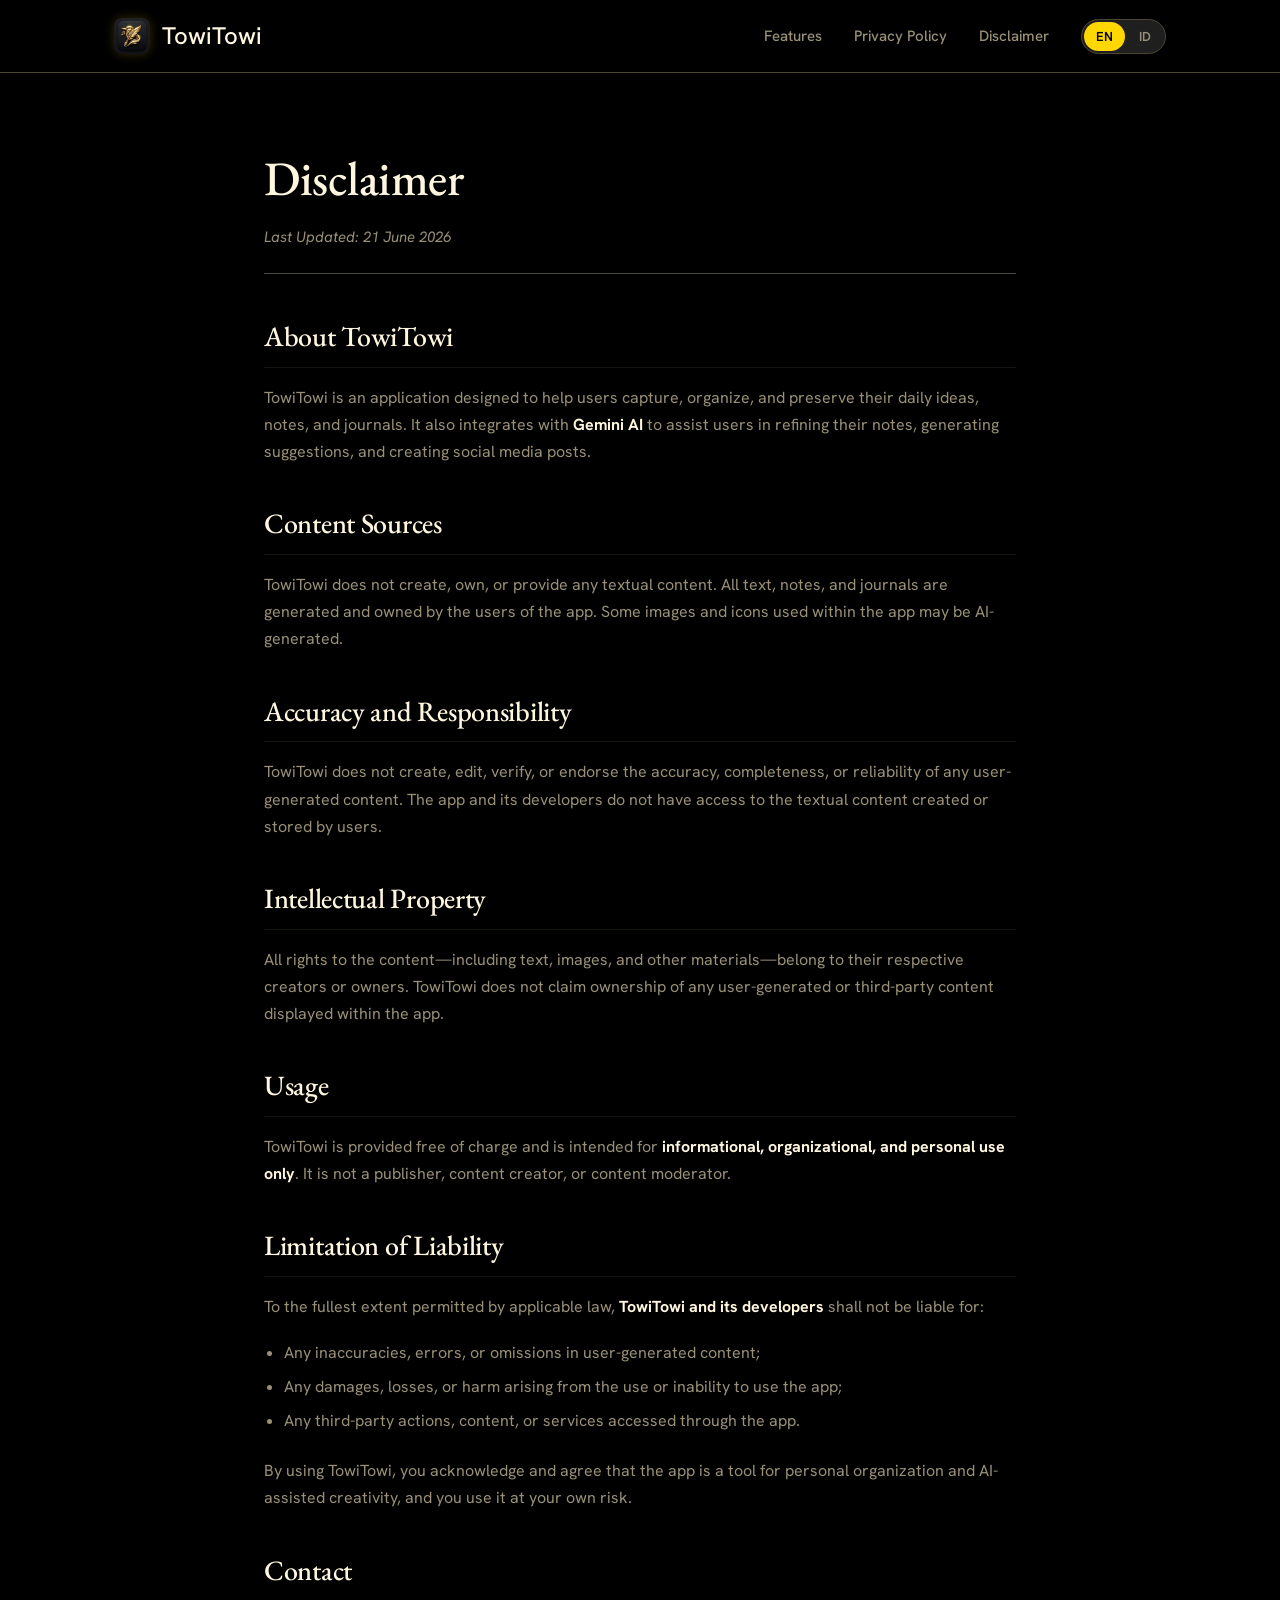
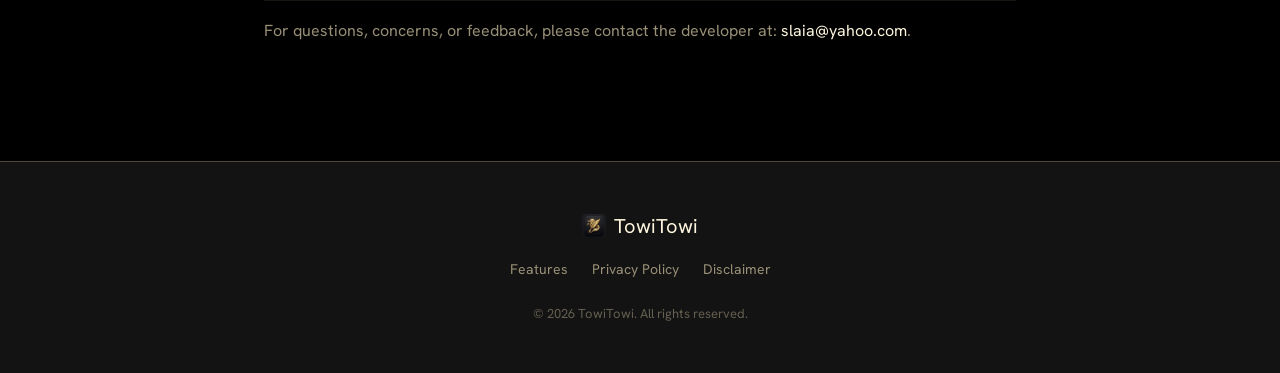
==== docs/disclaimer.html @ bed1f47f "Add landing page" ====
<!DOCTYPE html>
<html lang="en">
<head>
  <meta charset="UTF-8">
  <meta name="viewport" content="width=device-width, initial-scale=1.0">
  <title>Disclaimer - TowiTowi</title>
  <link rel="icon" type="image/png" href="towitowi-icon.png">
  <link rel="stylesheet" href="style.css">
</head>
<body>

  <!-- Header -->
  <header>
    <div class="container nav-container">
      <a href="index.html" class="logo-link">
        <img src="towitowi-icon.png" alt="TowiTowi Logo" class="logo-img">
        <span>TowiTowi</span>
      </a>
      <nav class="nav-links">
        <a href="index.html#features" class="nav-item">
          <span class="lang-en">Features</span>
          <span class="lang-id">Fitur</span>
        </a>
        <a href="privacy-policy.html" class="nav-item">
          <span class="lang-en">Privacy Policy</span>
          <span class="lang-id">Kebijakan Privasi</span>
        </a>
        <a href="disclaimer.html" class="nav-item">
          <span class="lang-en">Disclaimer</span>
          <span class="lang-id">Penyangkalan</span>
        </a>
        
        <!-- Language Switcher -->
        <div class="lang-selector-container">
          <button class="lang-btn" data-lang="en">EN</button>
          <button class="lang-btn" data-lang="id">ID</button>
        </div>
      </nav>
    </div>
  </header>

  <!-- Legal Content -->
  <main class="container legal-page">
    <div class="legal-header">
      <h1 class="lang-en">Disclaimer</h1>
      <h1 class="lang-id">Penyangkalan</h1>
      
      <p class="lang-en">Last Updated: 21 June 2026</p>
      <p class="lang-id">Terakhir Diperbarui: 21 Juni 2026</p>
    </div>

    <div class="legal-content">
      <h2 class="lang-en">About TowiTowi</h2>
      <h2 class="lang-id">Tentang TowiTowi</h2>
      <p class="lang-en">
        TowiTowi is an application designed to help users capture, organize, and preserve their daily ideas, notes, and journals.
        It also integrates with <strong>Gemini AI</strong> to assist users in refining their notes, generating suggestions, and creating social media posts.
      </p>
      <p class="lang-id">
        TowiTowi adalah aplikasi yang dirancang untuk membantu pengguna menangkap, mengatur, dan menyimpan ide, catatan, dan jurnal harian mereka.
        Aplikasi ini juga terintegrasi dengan <strong>Gemini AI</strong> untuk membantu pengguna menyempurnakan catatan, menghasilkan saran, dan membuat postingan media sosial.
      </p>

      <h2 class="lang-en">Content Sources</h2>
      <h2 class="lang-id">Sumber Konten</h2>
      <p class="lang-en">
        TowiTowi does not create, own, or provide any textual content. All text, notes, and journals are generated and owned by the users of the app.
        Some images and icons used within the app may be AI-generated.
      </p>
      <p class="lang-id">
        TowiTowi tidak membuat, memiliki, atau menyediakan konten teks apa pun. Semua teks, catatan, dan jurnal dibuat dan dimiliki oleh pengguna aplikasi.
        Beberapa gambar dan ikon yang digunakan dalam aplikasi mungkin dibuat oleh AI.
      </p>

      <h2 class="lang-en">Accuracy and Responsibility</h2>
      <h2 class="lang-id">Akurasi dan Tanggung Jawab</h2>
      <p class="lang-en">
        TowiTowi does not create, edit, verify, or endorse the accuracy, completeness, or reliability of any user-generated content.
        The app and its developers do not have access to the textual content created or stored by users.
      </p>
      <p class="lang-id">
        TowiTowi tidak membuat, mengedit, memverifikasi, atau mendukung akurasi, kelengkapan, atau keandalan konten apa pun yang dibuat oleh pengguna.
        Aplikasi dan pengembangnya tidak memiliki akses ke konten teks yang dibuat atau disimpan oleh pengguna.
      </p>

      <h2 class="lang-en">Intellectual Property</h2>
      <h2 class="lang-id">Kekayaan Intelektual</h2>
      <p class="lang-en">
        All rights to the content—including text, images, and other materials—belong to their respective creators or owners.
        TowiTowi does not claim ownership of any user-generated or third-party content displayed within the app.
      </p>
      <p class="lang-id">
        Semua hak atas konten—termasuk teks, gambar, dan materi lainnya—adalah milik pencipta atau pemiliknya masing-masing.
        TowiTowi tidak mengklaim kepemilikan atas konten buatan pengguna atau pihak ketiga mana pun yang ditampilkan di dalam aplikasi.
      </p>

      <h2 class="lang-en">Usage</h2>
      <h2 class="lang-id">Penggunaan</h2>
      <p class="lang-en">
        TowiTowi is provided free of charge and is intended for <strong>informational, organizational, and personal use only</strong>.
        It is not a publisher, content creator, or content moderator.
      </p>
      <p class="lang-id">
        TowiTowi disediakan secara gratis dan ditujukan untuk <strong>penggunaan informasi, organisasi, dan pribadi saja</strong>.
        Ini bukan penerbit, pembuat konten, atau moderator konten.
      </p>

      <h2 class="lang-en">Limitation of Liability</h2>
      <h2 class="lang-id">Batasan Tanggung Jawab</h2>
      <p class="lang-en">
        To the fullest extent permitted by applicable law, <strong>TowiTowi and its developers</strong> shall not be liable for:
      </p>
      <p class="lang-id">
        Sejauh diizinkan oleh hukum yang berlaku, <strong>TowiTowi dan pengembangnya</strong> tidak bertanggung jawab atas:
      </p>
      <ul>
        <li>
          <span class="lang-en">Any inaccuracies, errors, or omissions in user-generated content;</span>
          <span class="lang-id">Segala ketidakakuratan, kesalahan, atau kelalaian dalam konten buatan pengguna;</span>
        </li>
        <li>
          <span class="lang-en">Any damages, losses, or harm arising from the use or inability to use the app;</span>
          <span class="lang-id">Segala kerusakan, kerugian, atau bahaya yang timbul dari penggunaan atau ketidakmampuan menggunakan aplikasi;</span>
        </li>
        <li>
          <span class="lang-en">Any third-party actions, content, or services accessed through the app.</span>
          <span class="lang-id">Segala tindakan, konten, atau layanan pihak ketiga yang diakses melalui aplikasi.</span>
        </li>
      </ul>
      <p class="lang-en">
        By using TowiTowi, you acknowledge and agree that the app is a tool for personal organization and AI-assisted creativity, and you use it at your own risk.
      </p>
      <p class="lang-id">
        Dengan menggunakan TowiTowi, Anda mengakui dan menyetujui bahwa aplikasi ini adalah alat untuk organisasi pribadi dan kreativitas yang dibantu AI, dan Anda menggunakannya dengan risiko Anda sendiri.
      </p>

      <h2 class="lang-en">Contact</h2>
      <h2 class="lang-id">Kontak</h2>
      <p class="lang-en">
        For questions, concerns, or feedback, please contact the developer at: <a href="mailto:slaia@yahoo.com">slaia@yahoo.com</a>.
      </p>
      <p class="lang-id">
        Untuk pertanyaan, kekhawatiran, atau umpan balik, silakan hubungi pengembang di: <a href="mailto:slaia@yahoo.com">slaia@yahoo.com</a>.
      </p>
    </div>
  </main>

  <!-- Footer -->
  <footer>
    <div class="container">
      <div class="footer-logo">
        <img src="towitowi-icon.png" alt="TowiTowi Logo">
        <span>TowiTowi</span>
      </div>
      <div class="footer-links">
        <a href="index.html#features">
          <span class="lang-en">Features</span>
          <span class="lang-id">Fitur</span>
        </a>
        <a href="privacy-policy.html">
          <span class="lang-en">Privacy Policy</span>
          <span class="lang-id">Kebijakan Privasi</span>
        </a>
        <a href="disclaimer.html">
          <span class="lang-en">Disclaimer</span>
          <span class="lang-id">Penyangkalan</span>
        </a>
      </div>
      <p style="font-size: 13px; opacity: 0.6;">
        &copy; 2026 TowiTowi.
        <span class="lang-en">All rights reserved.</span>
        <span class="lang-id">Hak cipta dilindungi undang-undang.</span>
      </p>
    </div>
  </footer>

  <script>
    // Language Toggle Handler
    const langButtons = document.querySelectorAll('.lang-btn');
    const htmlEl = document.documentElement;

    function setLanguage(lang) {
      htmlEl.setAttribute('lang', lang);
      localStorage.setItem('towitowi-lang', lang);
    }

    // Initial Load
    const savedLang = localStorage.getItem('towitowi-lang') || 'en';
    setLanguage(savedLang);

    langButtons.forEach(btn => {
      btn.addEventListener('click', () => {
        const lang = btn.getAttribute('data-lang');
        setLanguage(lang);
      });
    });
  </script>
</body>
</html>
---- docs/style.css ----
@import url('https://fonts.googleapis.com/css2?family=EB+Garamond:ital,wght@0,400..800;1,400..800&family=Hanken+Grotesk:ital,wght@0,100..900;1,100..900&display=swap');

:root {
  --bg-color: #000000;
  --surface-color: #131313;
  --surface-container: #1F1F1F;
  --surface-container-low: #151515;
  --surface-container-high: #2A2A2A;
  --text-primary: #FFF6DF;
  --text-secondary: #999077;
  --accent-gold: #FFD700;
  --accent-gold-rgb: 255, 215, 0;
  --accent-red: #920703;
  --accent-red-hover: #b50b07;
  --accent-red-light: #FFB4A8;
  --outline: #4D4732;
  --transition: all 0.3s cubic-bezier(0.16, 1, 0.3, 1);
  --border-radius: 16px;
  --font-display: 'EB Garamond', serif;
  --font-body: 'Hanken Grotesk', sans-serif;
}

/* Language Selection Styling */
[lang="en"] .lang-id {
  display: none !important;
}
[lang="id"] .lang-en {
  display: none !important;
}

/* Global Resets & Basics */
* {
  box-sizing: border-box;
  margin: 0;
  padding: 0;
}

html {
  scroll-behavior: smooth;
}

body {
  background-color: var(--bg-color);
  color: var(--text-primary);
  font-family: var(--font-body);
  line-height: 1.6;
  font-size: 16px;
  overflow-x: hidden;
  -webkit-font-smoothing: antialiased;
}

/* Typography */
h1, h2, h3, h4, .font-display {
  font-family: var(--font-display);
  font-weight: 500;
  letter-spacing: -0.01em;
}

p, span, li, button, select, input, .font-body {
  font-family: var(--font-body);
}

a {
  color: var(--text-primary);
  text-decoration: none;
  transition: var(--transition);
}

a:hover {
  color: var(--accent-gold);
}

/* Utility Layouts */
.container {
  max-width: 1100px;
  margin: 0 auto;
  padding: 0 24px;
}

.section {
  padding: 96px 0;
}

/* Navigation Bar */
header {
  position: fixed;
  top: 0;
  left: 0;
  right: 0;
  z-index: 1000;
  background-color: rgba(0, 0, 0, 0.8);
  backdrop-filter: blur(12px);
  -webkit-backdrop-filter: blur(12px);
  border-bottom: 1px solid var(--outline);
  transition: var(--transition);
}

.nav-container {
  display: flex;
  justify-content: space-between;
  align-items: center;
  height: 72px;
}

.logo-link {
  display: flex;
  align-items: center;
  gap: 12px;
  font-size: 24px;
  font-weight: 500;
  font-family: var(--font-display);
  color: var(--text-primary);
}

.logo-img {
  width: 36px;
  height: 36px;
  border-radius: 8px;
  box-shadow: 0 0 10px rgba(var(--accent-gold-rgb), 0.2);
  transition: var(--transition);
}

.logo-link:hover .logo-img {
  transform: scale(1.05);
  box-shadow: 0 0 15px rgba(var(--accent-gold-rgb), 0.5);
}

.nav-links {
  display: flex;
  align-items: center;
  gap: 32px;
}

.nav-item {
  font-size: 15px;
  font-weight: 500;
  color: var(--text-secondary);
  position: relative;
  padding: 4px 0;
}

.nav-item::after {
  content: '';
  position: absolute;
  bottom: 0;
  left: 0;
  width: 0;
  height: 2px;
  background-color: var(--accent-gold);
  transition: var(--transition);
}

.nav-item:hover {
  color: var(--text-primary);
}

.nav-item:hover::after {
  width: 100%;
}

/* Language Selector */
.lang-selector-container {
  display: flex;
  align-items: center;
  background: var(--surface-container);
  border: 1px solid var(--outline);
  border-radius: 20px;
  padding: 2px;
  gap: 2px;
}

.lang-btn {
  background: transparent;
  border: none;
  color: var(--text-secondary);
  padding: 6px 12px;
  border-radius: 18px;
  font-size: 13px;
  font-weight: 600;
  cursor: pointer;
  transition: var(--transition);
}

.lang-btn:hover {
  color: var(--text-primary);
}

[lang="en"] .lang-btn[data-lang="en"],
[lang="id"] .lang-btn[data-lang="id"] {
  background-color: var(--accent-gold);
  color: var(--bg-color);
}

/* Hero Section */
.hero {
  position: relative;
  text-align: center;
  padding-top: 160px;
  padding-bottom: 80px;
  background: radial-gradient(circle at top center, rgba(146, 7, 3, 0.15) 0%, rgba(0, 0, 0, 0) 60%);
  display: flex;
  flex-direction: column;
  align-items: center;
}

.hero-logo {
  width: 100px;
  height: 100px;
  border-radius: 24px;
  box-shadow: 0 10px 30px rgba(0,0,0,0.5), 0 0 20px rgba(var(--accent-gold-rgb), 0.2);
  margin-bottom: 24px;
  transition: var(--transition);
}

.hero-logo:hover {
  transform: translateY(-5px);
  box-shadow: 0 15px 40px rgba(0,0,0,0.6), 0 0 30px rgba(var(--accent-gold-rgb), 0.4);
}

.hero h1 {
  font-size: clamp(48px, 8vw, 72px);
  line-height: 1.1;
  color: var(--text-primary);
  margin-bottom: 16px;
  letter-spacing: -0.02em;
  text-shadow: 0 0 20px rgba(var(--accent-gold-rgb), 0.1);
}

.hero p {
  font-size: clamp(18px, 3vw, 24px);
  color: var(--text-secondary);
  max-width: 600px;
  margin: 0 auto 40px auto;
  font-weight: 300;
}

.cta-group {
  display: flex;
  justify-content: center;
  gap: 16px;
  flex-wrap: wrap;
  margin-bottom: 64px;
}

.btn {
  display: inline-flex;
  align-items: center;
  justify-content: center;
  padding: 12px 28px;
  border-radius: 30px;
  font-size: 16px;
  font-weight: 600;
  cursor: pointer;
  transition: var(--transition);
  border: 1px solid transparent;
}

.btn-primary {
  background-color: var(--text-primary);
  color: var(--bg-color);
}

.btn-primary:hover {
  background-color: var(--accent-gold);
  transform: translateY(-2px);
  box-shadow: 0 8px 24px rgba(var(--accent-gold-rgb), 0.3);
  color: var(--bg-color);
}

.btn-secondary {
  background-color: transparent;
  border-color: var(--outline);
  color: var(--text-primary);
}

.btn-secondary:hover {
  border-color: var(--text-primary);
  background-color: rgba(255, 255, 255, 0.05);
  transform: translateY(-2px);
}

/* Interactive Device Mockup */
.device-container {
  width: 100%;
  max-width: 380px;
  margin: 0 auto;
  perspective: 1000px;
}

.device {
  background: #1e1e1e;
  border: 8px solid #2d2d2d;
  border-radius: 40px;
  box-shadow: 0 25px 60px rgba(0,0,0,0.8), 0 0 0 1px #444, inset 0 0 10px rgba(0,0,0,0.5);
  aspect-ratio: 9 / 18.5;
  width: 100%;
  overflow: hidden;
  position: relative;
  display: flex;
  flex-direction: column;
}

/* Device screen notch and speaker */
.device::before {
  content: '';
  position: absolute;
  top: 0;
  left: 50%;
  transform: translateX(-50%);
  width: 130px;
  height: 24px;
  background-color: #2d2d2d;
  border-bottom-left-radius: 16px;
  border-bottom-right-radius: 16px;
  z-index: 100;
}

.device-screen {
  flex: 1;
  background-color: #000000;
  display: flex;
  flex-direction: column;
  position: relative;
  padding-top: 24px; /* offset for notch */
}

/* Mockup Header */
.mock-header {
  padding: 16px;
  display: flex;
  justify-content: space-between;
  align-items: center;
  border-bottom: 1px solid var(--outline);
  background: var(--surface-color);
}

.mock-title {
  font-family: var(--font-display);
  font-size: 18px;
  color: var(--text-primary);
  font-weight: 600;
}

.mock-actions {
  display: flex;
  gap: 8px;
}

.mock-btn {
  background: var(--accent-red);
  color: var(--text-primary);
  border: none;
  font-size: 10px;
  padding: 4px 8px;
  border-radius: 12px;
  cursor: pointer;
  display: flex;
  align-items: center;
  gap: 4px;
  font-weight: 600;
  transition: var(--transition);
}

.mock-btn:hover {
  background: var(--accent-red-hover);
  box-shadow: 0 0 10px rgba(146, 7, 3, 0.4);
}

/* Mock Editor Content */
.mock-editor {
  flex: 1;
  padding: 16px;
  display: flex;
  flex-direction: column;
  gap: 12px;
  overflow: hidden;
  position: relative;
}

.mock-note-title {
  font-family: var(--font-display);
  font-size: 22px;
  color: var(--text-primary);
  border: none;
  background: transparent;
  outline: none;
  width: 100%;
}

.mock-note-body {
  font-size: 14px;
  color: var(--text-secondary);
  line-height: 1.5;
  white-space: pre-wrap;
  height: 100%;
  overflow-y: auto;
}

/* Animation overlay for AI processing */
.mock-ai-toast {
  position: absolute;
  bottom: 16px;
  left: 16px;
  right: 16px;
  background: var(--surface-container);
  border: 1px solid var(--accent-gold);
  border-radius: 12px;
  padding: 12px;
  display: flex;
  align-items: center;
  gap: 12px;
  transform: translateY(120%);
  transition: transform 0.5s cubic-bezier(0.175, 0.885, 0.32, 1.275);
  box-shadow: 0 10px 25px rgba(0,0,0,0.5);
  z-index: 10;
}

.mock-ai-toast.active {
  transform: translateY(0);
}

.sparkle-icon {
  color: var(--accent-gold);
  animation: spin 3s linear infinite;
  font-size: 18px;
}

@keyframes spin {
  100% { transform: rotate(360deg); }
}

.toast-text {
  font-size: 11px;
  font-weight: 500;
}

/* Features Section */
.features-grid {
  display: grid;
  grid-template-columns: repeat(auto-fit, minmax(300px, 1fr));
  gap: 24px;
  margin-top: 48px;
}

.feature-card {
  background-color: var(--surface-color);
  border: 1px solid var(--outline);
  border-radius: var(--border-radius);
  padding: 32px;
  transition: var(--transition);
  position: relative;
  overflow: hidden;
}

.feature-card::before {
  content: '';
  position: absolute;
  top: 0;
  left: 0;
  width: 100%;
  height: 100%;
  background: linear-gradient(135deg, rgba(var(--accent-gold-rgb), 0.05) 0%, rgba(0, 0, 0, 0) 100%);
  opacity: 0;
  transition: var(--transition);
}

.feature-card:hover {
  transform: translateY(-5px);
  border-color: var(--accent-gold);
  box-shadow: 0 10px 30px rgba(0,0,0,0.5), 0 0 15px rgba(var(--accent-gold-rgb), 0.05);
}

.feature-card:hover::before {
  opacity: 1;
}

.feature-icon-wrapper {
  width: 48px;
  height: 48px;
  border-radius: 12px;
  background-color: var(--surface-container);
  display: flex;
  align-items: center;
  justify-content: center;
  margin-bottom: 24px;
  border: 1px solid var(--outline);
  color: var(--accent-gold);
  font-size: 20px;
  transition: var(--transition);
}

.feature-card:hover .feature-icon-wrapper {
  background-color: var(--accent-gold);
  color: var(--bg-color);
  border-color: var(--accent-gold);
}

.feature-card h3 {
  font-size: 22px;
  margin-bottom: 12px;
  color: var(--text-primary);
}

.feature-card p {
  color: var(--text-secondary);
  font-size: 15px;
  line-height: 1.6;
}

/* Legal Pages & Docs Structure */
.legal-page {
  padding-top: 140px;
  padding-bottom: 96px;
  max-width: 800px;
  margin: 0 auto;
}

.legal-header {
  border-bottom: 1px solid var(--outline);
  padding-bottom: 24px;
  margin-bottom: 40px;
}

.legal-header h1 {
  font-size: 48px;
  color: var(--text-primary);
  margin-bottom: 8px;
}

.legal-header p {
  color: var(--text-secondary);
  font-size: 15px;
  font-style: italic;
}

.legal-content h2, .legal-content h3 {
  color: var(--text-primary);
  margin-top: 36px;
  margin-bottom: 16px;
}

.legal-content h2 {
  font-size: 28px;
  border-bottom: 1px solid rgba(77, 71, 50, 0.3);
  padding-bottom: 8px;
}

.legal-content h3 {
  font-size: 22px;
}

.legal-content p {
  color: var(--text-secondary);
  margin-bottom: 20px;
  line-height: 1.7;
}

.legal-content strong {
  color: var(--text-primary);
}

.legal-content ul {
  margin-bottom: 24px;
  padding-left: 20px;
}

.legal-content li {
  color: var(--text-secondary);
  margin-bottom: 8px;
  line-height: 1.6;
}

/* Footer styles */
footer {
  border-top: 1px solid var(--outline);
  background-color: var(--surface-color);
  padding: 48px 0;
  text-align: center;
  font-size: 14px;
  color: var(--text-secondary);
}

.footer-logo {
  display: inline-flex;
  align-items: center;
  gap: 8px;
  margin-bottom: 16px;
  font-family: var(--font-display);
  font-size: 20px;
  color: var(--text-primary);
}

.footer-logo img {
  width: 24px;
  height: 24px;
  border-radius: 4px;
}

.footer-links {
  display: flex;
  justify-content: center;
  gap: 24px;
  margin-bottom: 24px;
  flex-wrap: wrap;
}

.footer-links a {
  color: var(--text-secondary);
}

.footer-links a:hover {
  color: var(--accent-gold);
}

/* Responsive Adjustments */
@media (max-width: 768px) {
  .nav-links {
    gap: 16px;
  }
  .section {
    padding: 64px 0;
  }
  .hero {
    padding-top: 120px;
    padding-bottom: 60px;
  }
  .legal-header h1 {
    font-size: 36px;
  }
}
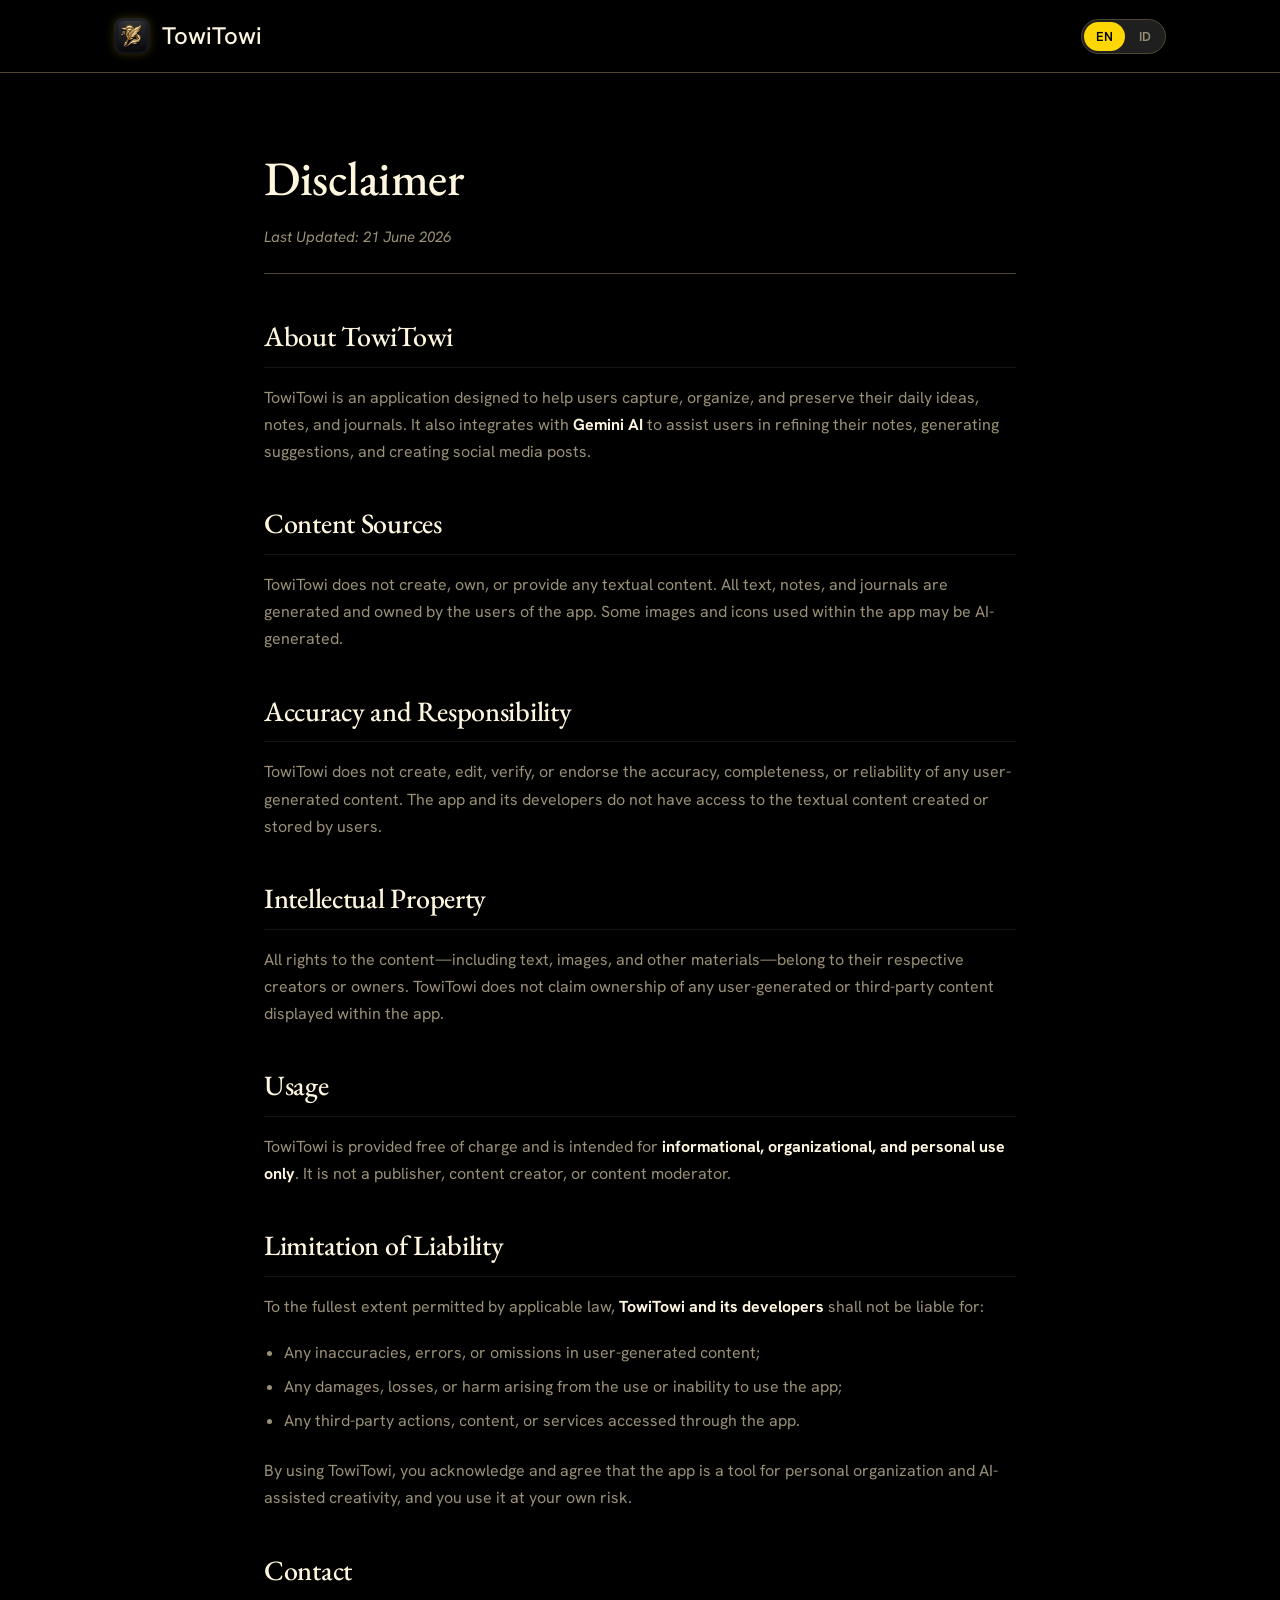
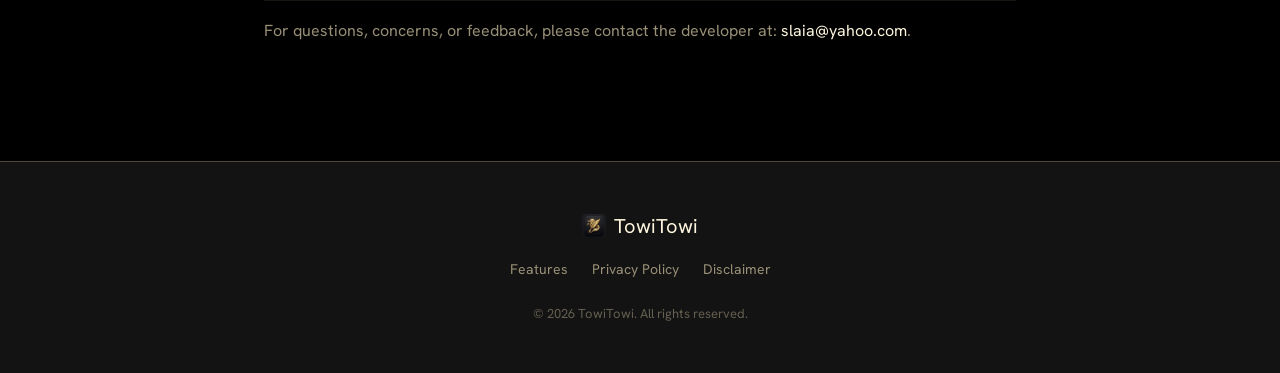
==== commit 8bec5d37: "Fix header" ====
--- a/docs/disclaimer.html
+++ b/docs/disclaimer.html
@@ -17,19 +17,6 @@
         <span>TowiTowi</span>
       </a>
       <nav class="nav-links">
-        <a href="index.html#features" class="nav-item">
-          <span class="lang-en">Features</span>
-          <span class="lang-id">Fitur</span>
-        </a>
-        <a href="privacy-policy.html" class="nav-item">
-          <span class="lang-en">Privacy Policy</span>
-          <span class="lang-id">Kebijakan Privasi</span>
-        </a>
-        <a href="disclaimer.html" class="nav-item">
-          <span class="lang-en">Disclaimer</span>
-          <span class="lang-id">Penyangkalan</span>
-        </a>
-        
         <!-- Language Switcher -->
         <div class="lang-selector-container">
           <button class="lang-btn" data-lang="en">EN</button>
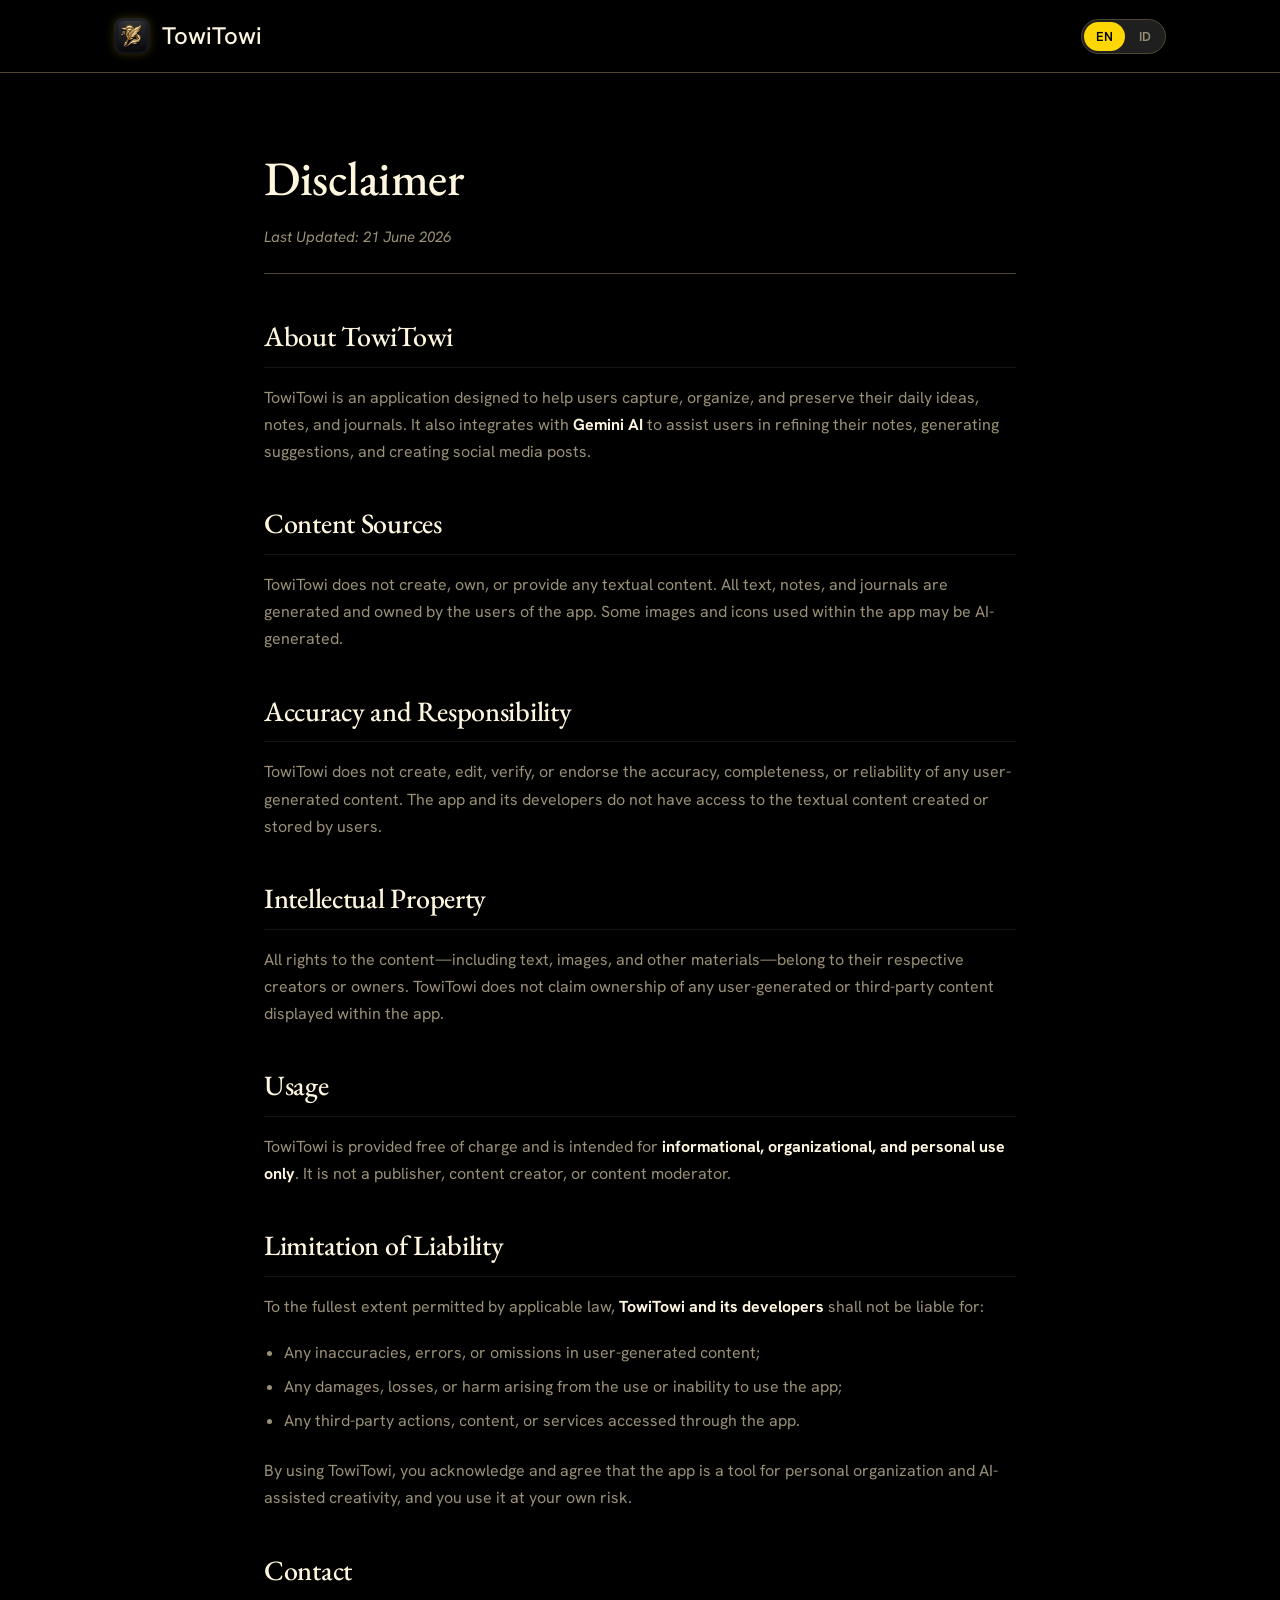
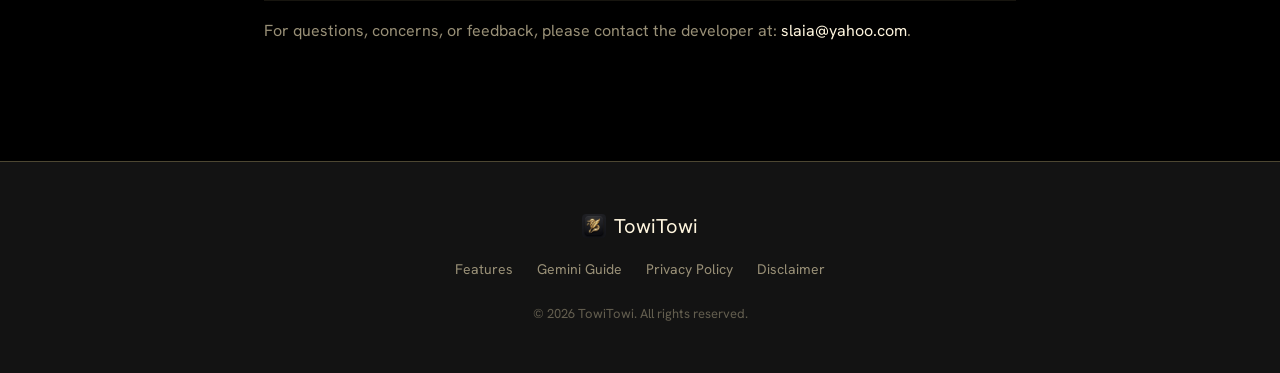
==== commit c962f758: "Add guides" ====
--- a/docs/disclaimer.html
+++ b/docs/disclaimer.html
@@ -144,6 +144,8 @@
           <span class="lang-en">Features</span>
           <span class="lang-id">Fitur</span>
         </a>
+        <a href="guide-en.html" class="lang-en">Gemini Guide</a>
+        <a href="guide-id.html" class="lang-id">Panduan Gemini</a>
         <a href="privacy-policy.html">
           <span class="lang-en">Privacy Policy</span>
           <span class="lang-id">Kebijakan Privasi</span>
--- a/docs/style.css
+++ b/docs/style.css
@@ -628,3 +628,121 @@
     font-size: 36px;
   }
 }
+
+/* Guide CTA Section on Landing Page */
+.guide-cta {
+  background: radial-gradient(circle at bottom center, rgba(255, 215, 0, 0.04) 0%, rgba(0, 0, 0, 0) 70%);
+  border-top: 1px solid var(--outline);
+  padding: 96px 0;
+  text-align: center;
+}
+
+.guide-cta-card {
+  max-width: 800px;
+  margin: 0 auto;
+  padding: 48px 32px;
+  background: linear-gradient(145deg, var(--surface-color) 0%, var(--surface-container-low) 100%);
+  border: 1px solid var(--outline);
+  border-radius: 24px;
+  box-shadow: 0 20px 40px rgba(0,0,0,0.6), inset 0 1px 0 rgba(255, 255, 255, 0.05);
+  position: relative;
+  overflow: hidden;
+  transition: var(--transition);
+}
+
+.guide-cta-card:hover {
+  transform: translateY(-4px);
+  border-color: var(--accent-gold);
+  box-shadow: 0 30px 60px rgba(0,0,0,0.8), 0 0 30px rgba(var(--accent-gold-rgb), 0.05);
+}
+
+.guide-cta-badge {
+  display: inline-block;
+  font-size: 11px;
+  text-transform: uppercase;
+  letter-spacing: 0.15em;
+  color: var(--accent-gold);
+  background: rgba(255, 215, 0, 0.08);
+  padding: 6px 16px;
+  border-radius: 20px;
+  margin-bottom: 20px;
+  font-weight: 700;
+  border: 1px solid rgba(255, 215, 0, 0.2);
+}
+
+.guide-cta-card h2 {
+  font-size: clamp(28px, 4vw, 38px);
+  margin-bottom: 16px;
+  color: var(--text-primary);
+}
+
+.guide-cta-card p {
+  color: var(--text-secondary);
+  font-size: 16px;
+  max-width: 600px;
+  margin: 0 auto 32px auto;
+  line-height: 1.6;
+}
+
+/* Custom step-by-step list styling inside guides */
+.legal-content ol {
+  list-style: none;
+  counter-reset: step-counter;
+  margin-bottom: 32px;
+  padding-left: 0;
+}
+
+.legal-content ol > li {
+  position: relative;
+  counter-increment: step-counter;
+  padding-left: 48px;
+  margin-bottom: 18px;
+  line-height: 1.7;
+}
+
+.legal-content ol > li::before {
+  content: counter(step-counter);
+  position: absolute;
+  left: 0;
+  top: 2px;
+  width: 28px;
+  height: 28px;
+  background-color: var(--surface-container);
+  border: 1px solid var(--outline);
+  color: var(--accent-gold);
+  border-radius: 50%;
+  display: flex;
+  align-items: center;
+  justify-content: center;
+  font-weight: 700;
+  font-size: 13px;
+  transition: var(--transition);
+}
+
+.legal-content ol > li:hover::before {
+  background-color: var(--accent-gold);
+  color: var(--bg-color);
+  border-color: var(--accent-gold);
+  transform: scale(1.05);
+}
+
+/* Styles for inline code segments and links inside the guides */
+.legal-content code {
+  font-family: Consolas, Monaco, 'Andale Mono', 'Ubuntu Mono', monospace;
+  background-color: var(--surface-container-high);
+  color: var(--accent-gold);
+  border: 1px solid var(--outline);
+  padding: 2px 6px;
+  border-radius: 4px;
+  font-size: 0.9em;
+}
+
+.legal-content a.ext-link {
+  color: var(--accent-gold);
+  text-decoration: underline;
+}
+
+.legal-content a.ext-link:hover {
+  color: var(--text-primary);
+}
+
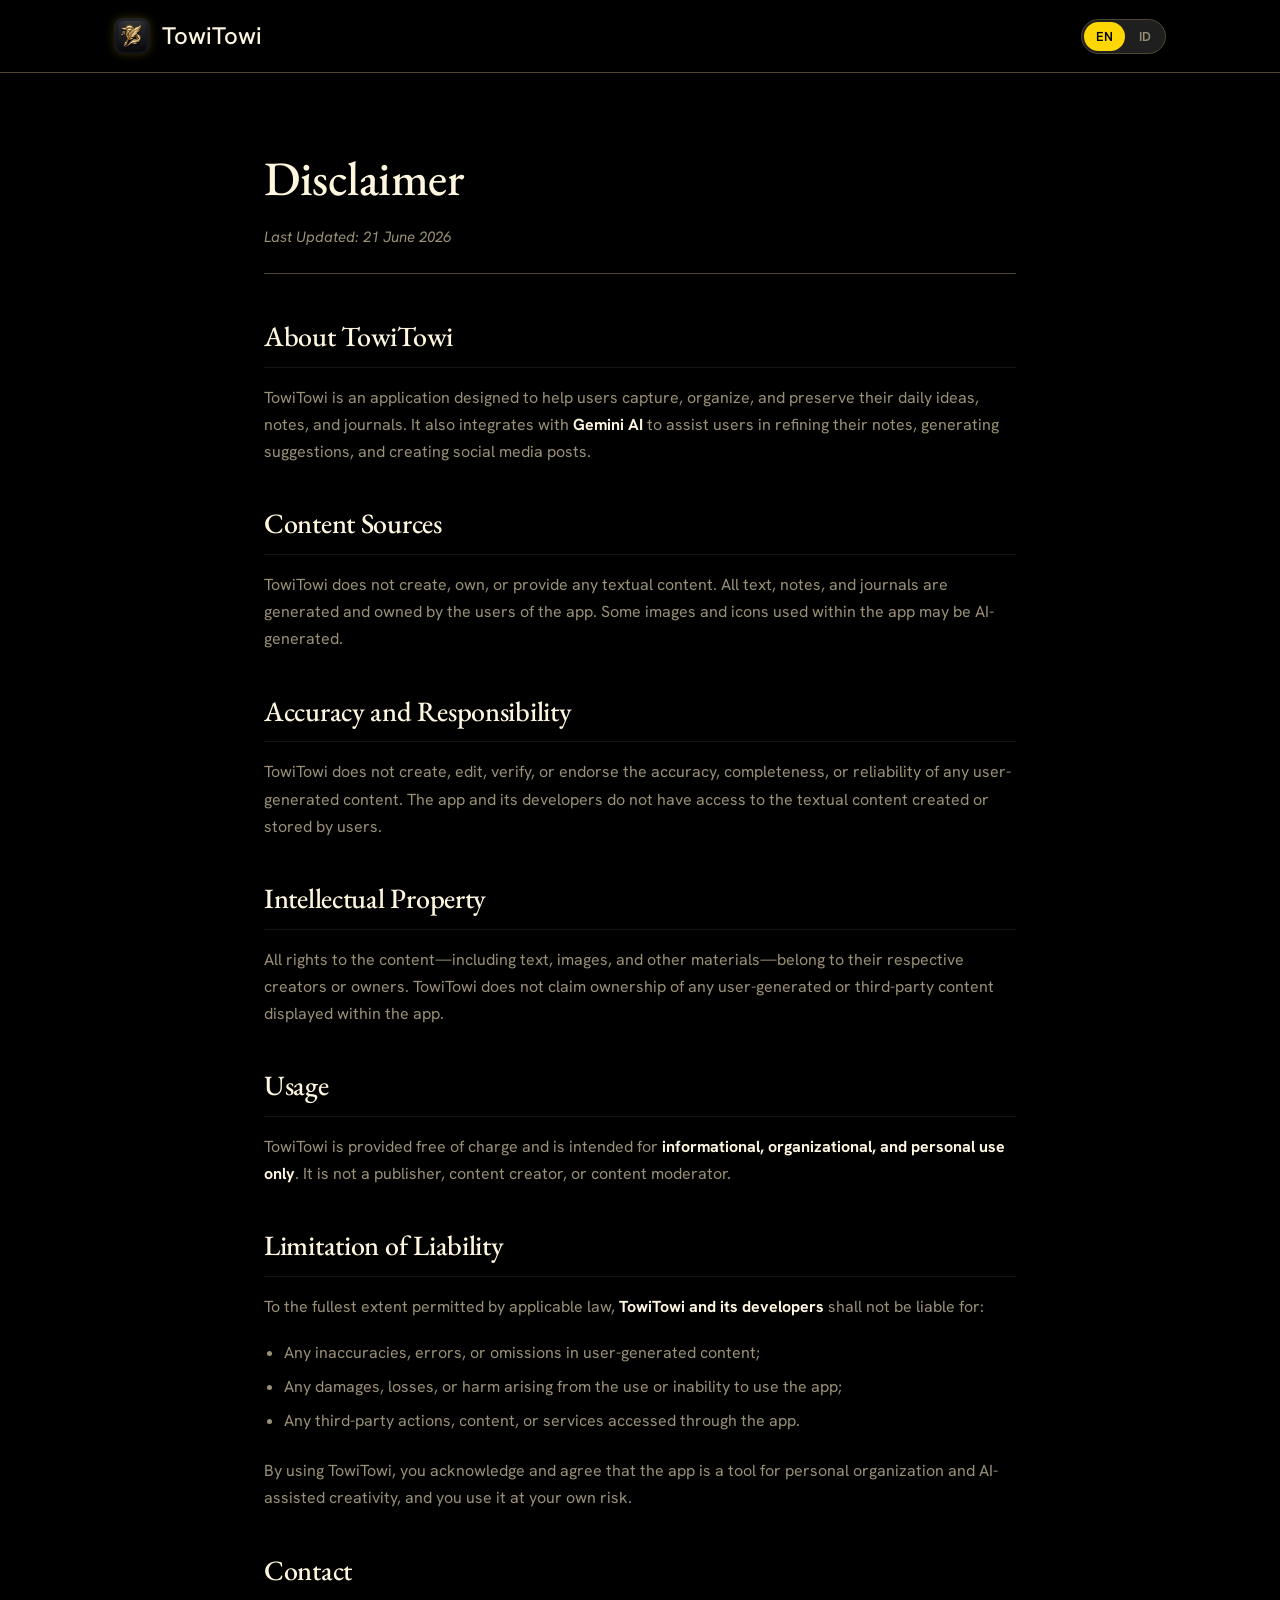
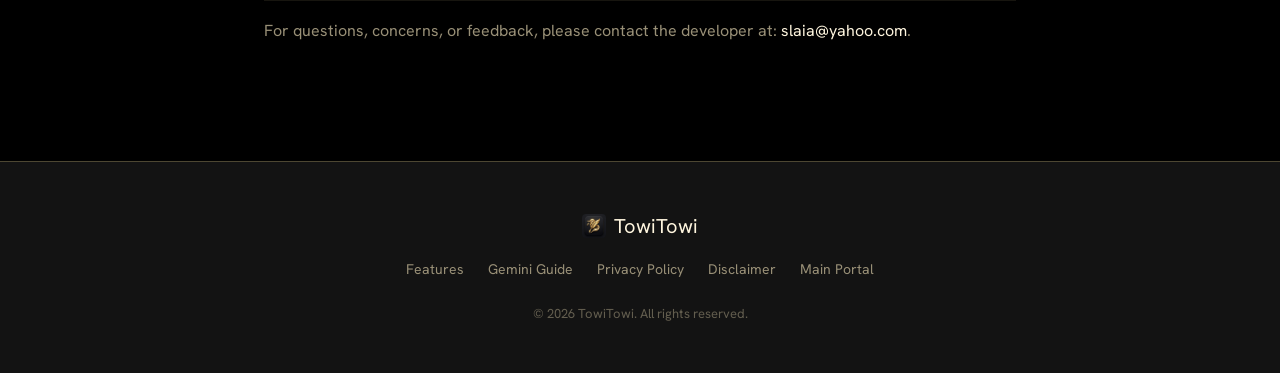
==== commit f3aae863: "Update GitHub Pages" ====
--- a/docs/disclaimer.html
+++ b/docs/disclaimer.html
@@ -154,6 +154,10 @@
           <span class="lang-en">Disclaimer</span>
           <span class="lang-id">Penyangkalan</span>
         </a>
+        <a href="https://sslaia.github.io" target="_blank" rel="noopener noreferrer">
+          <span class="lang-en">Main Portal</span>
+          <span class="lang-id">Portal Utama</span>
+        </a>
       </div>
       <p style="font-size: 13px; opacity: 0.6;">
         &copy; 2026 TowiTowi.
--- a/docs/style.css
+++ b/docs/style.css
@@ -627,6 +627,57 @@
   .legal-header h1 {
     font-size: 36px;
   }
+  .cta-group {
+    flex-direction: column;
+    align-items: stretch;
+    width: 100%;
+    max-width: 360px;
+    margin-left: auto;
+    margin-right: auto;
+    gap: 12px;
+  }
+  .cta-group .btn {
+    width: 100%;
+    text-align: center;
+  }
+}
+
+/* More Apps Section */
+.more-apps-cta {
+  border-top: 1px solid var(--outline);
+  padding: 64px 0;
+  text-align: center;
+  background-color: var(--surface-container-low);
+}
+
+.more-apps-card {
+  max-width: 800px;
+  margin: 0 auto;
+  padding: 40px 32px;
+  background: var(--surface-color);
+  border: 1px solid var(--outline);
+  border-radius: var(--border-radius);
+  transition: var(--transition);
+}
+
+.more-apps-card:hover {
+  border-color: var(--accent-gold);
+  transform: translateY(-4px);
+  box-shadow: 0 15px 35px rgba(0,0,0,0.6);
+}
+
+.more-apps-card h3 {
+  font-size: 26px;
+  margin-bottom: 12px;
+  color: var(--text-primary);
+}
+
+.more-apps-card p {
+  color: var(--text-secondary);
+  font-size: 15px;
+  max-width: 600px;
+  margin: 0 auto 24px auto;
+  line-height: 1.6;
 }
 
 /* Guide CTA Section on Landing Page */
